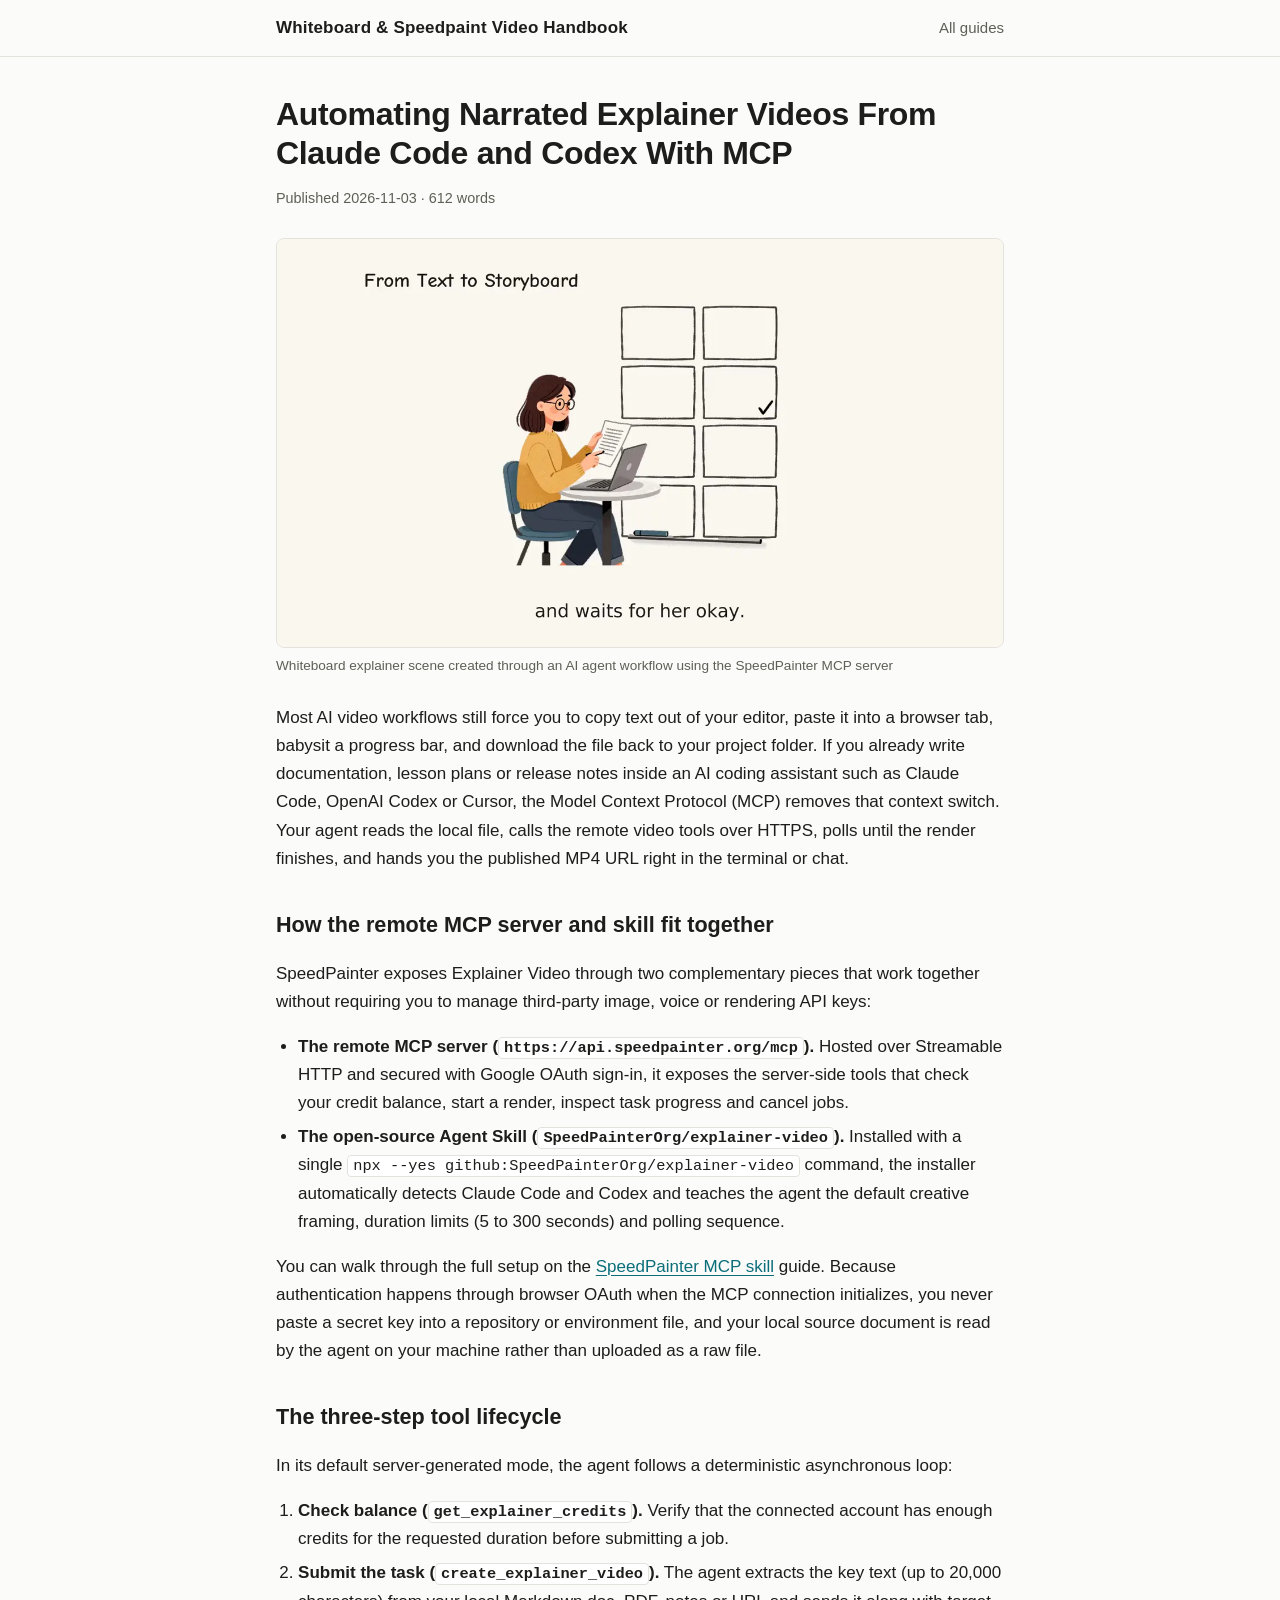
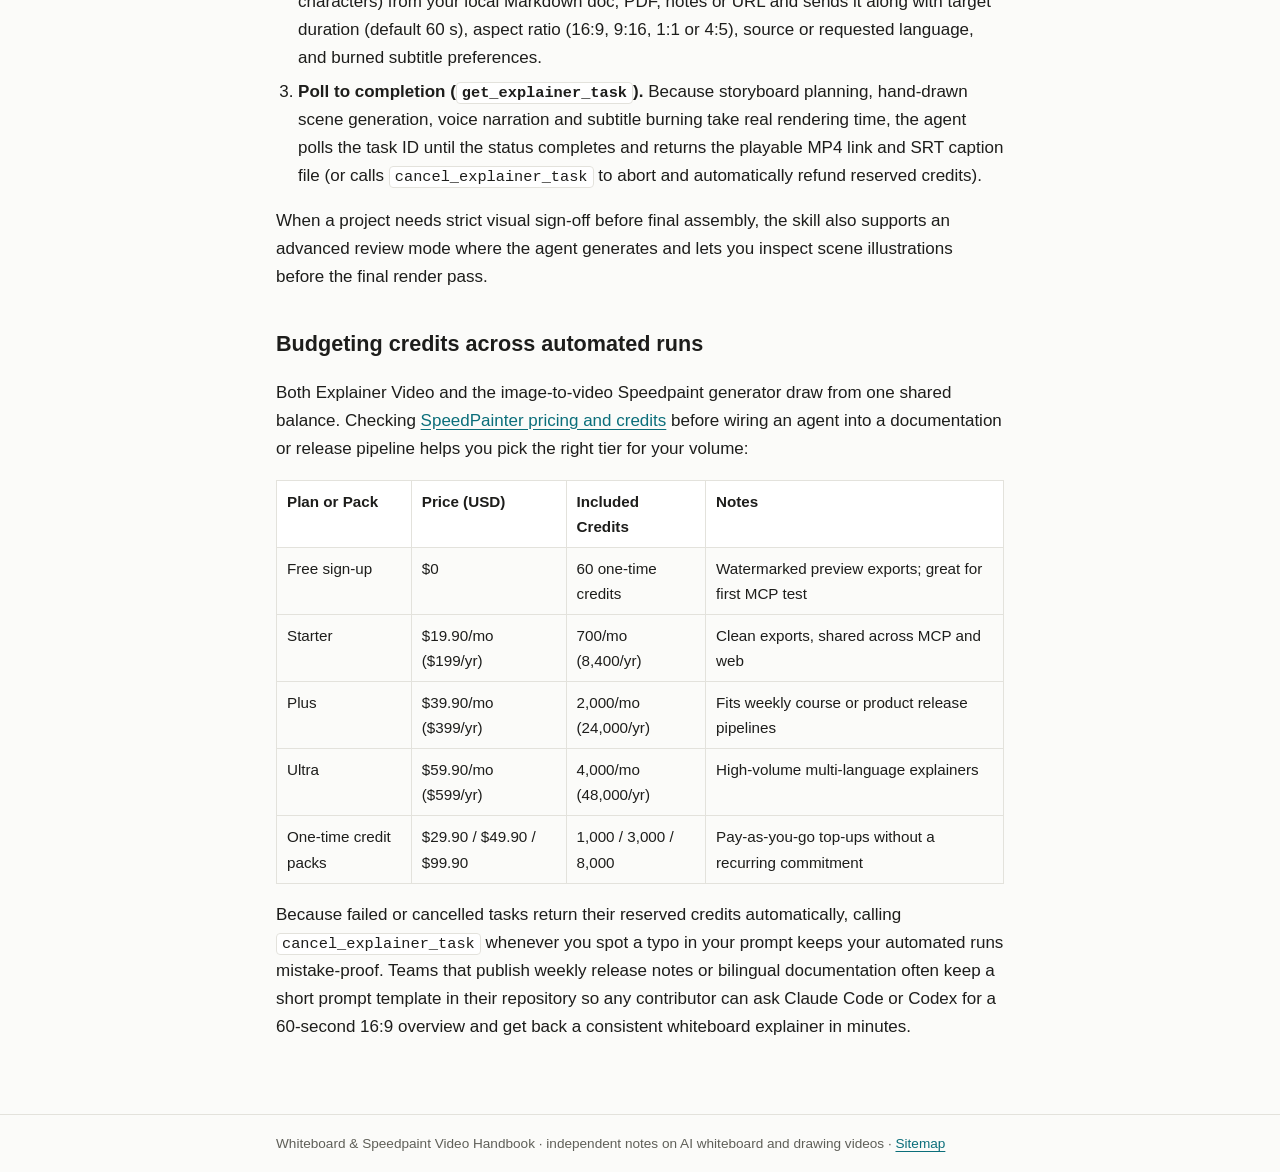
==== automate-explainer-videos-with-claude-mcp.html @ c92f27d4 "Initial publish: Whiteboard & Speedpaint Video Handbook" ====
<!doctype html>
<html lang="en">
<head>
<meta charset="utf-8">
<meta name="viewport" content="width=device-width,initial-scale=1">
<title>Automating Narrated Explainer Videos From Claude Code and Codex With MCP</title>
<meta name="description" content="Connect the remote SpeedPainter MCP server and open-source agent skill to turn local documents, URLs and notes into narrated whiteboard MP4s from chat.">
<link rel="canonical" href="https://arkyu2077.github.io/whiteboard-video-guide/automate-explainer-videos-with-claude-mcp.html">
<meta property="og:title" content="Automating Narrated Explainer Videos From Claude Code and Codex With MCP">
<meta property="og:description" content="Connect the remote SpeedPainter MCP server and open-source agent skill to turn local documents, URLs and notes into narrated whiteboard MP4s from chat.">
<meta property="og:type" content="article">
<meta property="og:url" content="https://arkyu2077.github.io/whiteboard-video-guide/automate-explainer-videos-with-claude-mcp.html">
<meta property="og:image" content="https://arkyu2077.github.io/whiteboard-video-guide/img/claude-mcp-explainer.webp">
<link rel="stylesheet" href="style.css">
</head>
<body>
<header><div class="wrap"><a class="brand" href="index.html">Whiteboard & Speedpaint Video Handbook</a><nav><a href="index.html">All guides</a></nav></div></header>
<main><div class="wrap">
<article>
<h1>Automating Narrated Explainer Videos From Claude Code and Codex With MCP</h1>
<p class="meta">Published 2026-11-03 · 612 words</p>
<figure><img src="img/claude-mcp-explainer.webp" alt="Whiteboard explainer scene created through an AI agent workflow using the SpeedPainter MCP server"><figcaption>Whiteboard explainer scene created through an AI agent workflow using the SpeedPainter MCP server</figcaption></figure>
<p>Most AI video workflows still force you to copy text out of your editor, paste it into a browser tab, babysit a progress bar, and download the file back to your project folder. If you already write documentation, lesson plans or release notes inside an AI coding assistant such as Claude Code, OpenAI Codex or Cursor, the Model Context Protocol (MCP) removes that context switch. Your agent reads the local file, calls the remote video tools over HTTPS, polls until the render finishes, and hands you the published MP4 URL right in the terminal or chat.</p>

<h2>How the remote MCP server and skill fit together</h2>
<p>SpeedPainter exposes Explainer Video through two complementary pieces that work together without requiring you to manage third-party image, voice or rendering API keys:</p>
<ul>
<li><strong>The remote MCP server (<code>https://api.speedpainter.org/mcp</code>).</strong> Hosted over Streamable HTTP and secured with Google OAuth sign-in, it exposes the server-side tools that check your credit balance, start a render, inspect task progress and cancel jobs.</li>
<li><strong>The open-source Agent Skill (<code>SpeedPainterOrg/explainer-video</code>).</strong> Installed with a single <code>npx --yes github:SpeedPainterOrg/explainer-video</code> command, the installer automatically detects Claude Code and Codex and teaches the agent the default creative framing, duration limits (5 to 300 seconds) and polling sequence.</li>
</ul>
<p>You can walk through the full setup on the <a href="https://www.speedpainter.org/en/skills/explainer-video">SpeedPainter MCP skill</a> guide. Because authentication happens through browser OAuth when the MCP connection initializes, you never paste a secret key into a repository or environment file, and your local source document is read by the agent on your machine rather than uploaded as a raw file.</p>

<h2>The three-step tool lifecycle</h2>
<p>In its default server-generated mode, the agent follows a deterministic asynchronous loop:</p>
<ol>
<li><strong>Check balance (<code>get_explainer_credits</code>).</strong> Verify that the connected account has enough credits for the requested duration before submitting a job.</li>
<li><strong>Submit the task (<code>create_explainer_video</code>).</strong> The agent extracts the key text (up to 20,000 characters) from your local Markdown doc, PDF, notes or URL and sends it along with target duration (default 60 s), aspect ratio (16:9, 9:16, 1:1 or 4:5), source or requested language, and burned subtitle preferences.</li>
<li><strong>Poll to completion (<code>get_explainer_task</code>).</strong> Because storyboard planning, hand-drawn scene generation, voice narration and subtitle burning take real rendering time, the agent polls the task ID until the status completes and returns the playable MP4 link and SRT caption file (or calls <code>cancel_explainer_task</code> to abort and automatically refund reserved credits).</li>
</ol>
<p>When a project needs strict visual sign-off before final assembly, the skill also supports an advanced review mode where the agent generates and lets you inspect scene illustrations before the final render pass.</p>

<h2>Budgeting credits across automated runs</h2>
<p>Both Explainer Video and the image-to-video Speedpaint generator draw from one shared balance. Checking <a href="https://www.speedpainter.org/en/pricing">SpeedPainter pricing and credits</a> before wiring an agent into a documentation or release pipeline helps you pick the right tier for your volume:</p>
<table>
<tr><th>Plan or Pack</th><th>Price (USD)</th><th>Included Credits</th><th>Notes</th></tr>
<tr><td>Free sign-up</td><td>$0</td><td>60 one-time credits</td><td>Watermarked preview exports; great for first MCP test</td></tr>
<tr><td>Starter</td><td>$19.90/mo ($199/yr)</td><td>700/mo (8,400/yr)</td><td>Clean exports, shared across MCP and web</td></tr>
<tr><td>Plus</td><td>$39.90/mo ($399/yr)</td><td>2,000/mo (24,000/yr)</td><td>Fits weekly course or product release pipelines</td></tr>
<tr><td>Ultra</td><td>$59.90/mo ($599/yr)</td><td>4,000/mo (48,000/yr)</td><td>High-volume multi-language explainers</td></tr>
<tr><td>One-time credit packs</td><td>$29.90 / $49.90 / $99.90</td><td>1,000 / 3,000 / 8,000</td><td>Pay-as-you-go top-ups without a recurring commitment</td></tr>
</table>
<p>Because failed or cancelled tasks return their reserved credits automatically, calling <code>cancel_explainer_task</code> whenever you spot a typo in your prompt keeps your automated runs mistake-proof. Teams that publish weekly release notes or bilingual documentation often keep a short prompt template in their repository so any contributor can ask Claude Code or Codex for a 60-second 16:9 overview and get back a consistent whiteboard explainer in minutes.</p>
</article>
</div></main>
<footer><div class="wrap">Whiteboard & Speedpaint Video Handbook · independent notes on AI whiteboard and drawing videos · <a href="sitemap.xml">Sitemap</a></div></footer>
</body>
</html>
---- style.css ----
:root{--bg:#fbfbf9;--fg:#1d1d1b;--muted:#5f5f58;--accent:#0b6e7a;--line:#e3e2dc;--card:#fff}
@media (prefers-color-scheme:dark){:root{--bg:#141413;--fg:#ecebe6;--muted:#a7a69e;--accent:#5cc3cf;--line:#2c2c2a;--card:#1c1c1b}}
*{box-sizing:border-box}html{-webkit-text-size-adjust:100%}
body{margin:0;background:var(--bg);color:var(--fg);font:17px/1.65 -apple-system,BlinkMacSystemFont,"Segoe UI",Roboto,Helvetica,Arial,sans-serif}
a{color:var(--accent);text-decoration:underline;text-underline-offset:3px}
header{border-bottom:1px solid var(--line)}
.wrap{max-width:760px;margin:0 auto;padding:0 16px}
header .wrap{display:flex;align-items:center;justify-content:space-between;gap:16px;padding:14px 16px;flex-wrap:wrap}
.brand{font-weight:700;text-decoration:none;color:var(--fg);letter-spacing:.01em}
nav a{color:var(--muted);text-decoration:none;margin-left:14px;font-size:15px}
nav a:hover{color:var(--accent)}
main{padding:32px 0 56px}
h1{font-size:2rem;line-height:1.2;margin:.2em 0 .4em;letter-spacing:-.01em}
h2{font-size:1.35rem;margin:1.6em 0 .5em}
.meta{color:var(--muted);font-size:.9rem;margin-bottom:1.4em}
.lead{font-size:1.1rem;color:var(--muted)}
figure{margin:1.6em 0}figure img{width:100%;height:auto;border-radius:8px;border:1px solid var(--line);display:block}
figcaption{color:var(--muted);font-size:.85rem;margin-top:.5em}
table{border-collapse:collapse;width:100%;margin:1em 0;font-size:.95rem}
th,td{border:1px solid var(--line);padding:8px 10px;text-align:left;vertical-align:top}
th{background:var(--card)}
code{background:var(--card);border:1px solid var(--line);border-radius:4px;padding:1px 5px;font-size:.9em}
ul,ol{padding-left:1.3em}li{margin:.35em 0}
.cards{list-style:none;padding:0;margin:1.5em 0;display:grid;gap:14px}
.cards li{border:1px solid var(--line);border-radius:10px;padding:16px 18px;background:var(--card);margin:0}
.cards a{font-weight:600;text-decoration:none;font-size:1.08rem}
.cards p{margin:.4em 0 0;color:var(--muted);font-size:.95rem}
footer{border-top:1px solid var(--line);color:var(--muted);font-size:.85rem}
footer .wrap{padding:18px 16px}
@media (max-width:480px){h1{font-size:1.55rem}body{font-size:16px}}
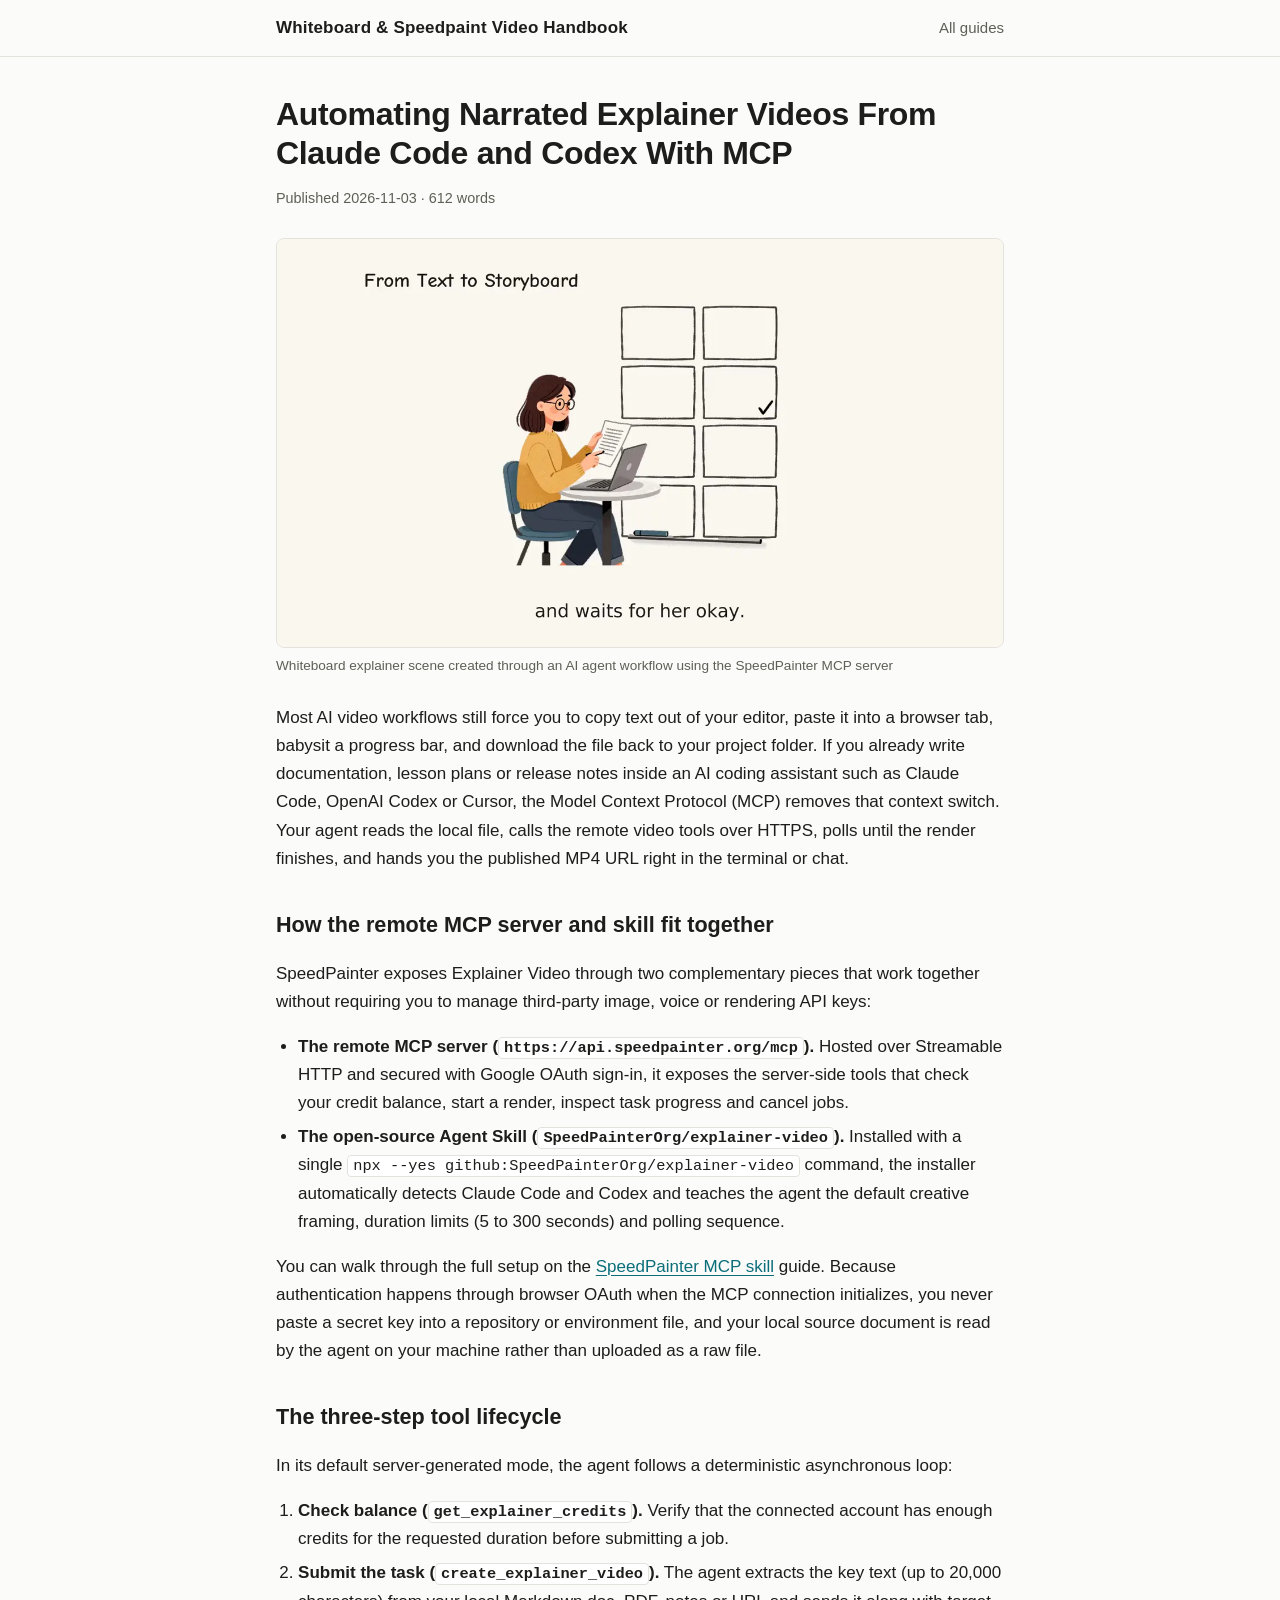
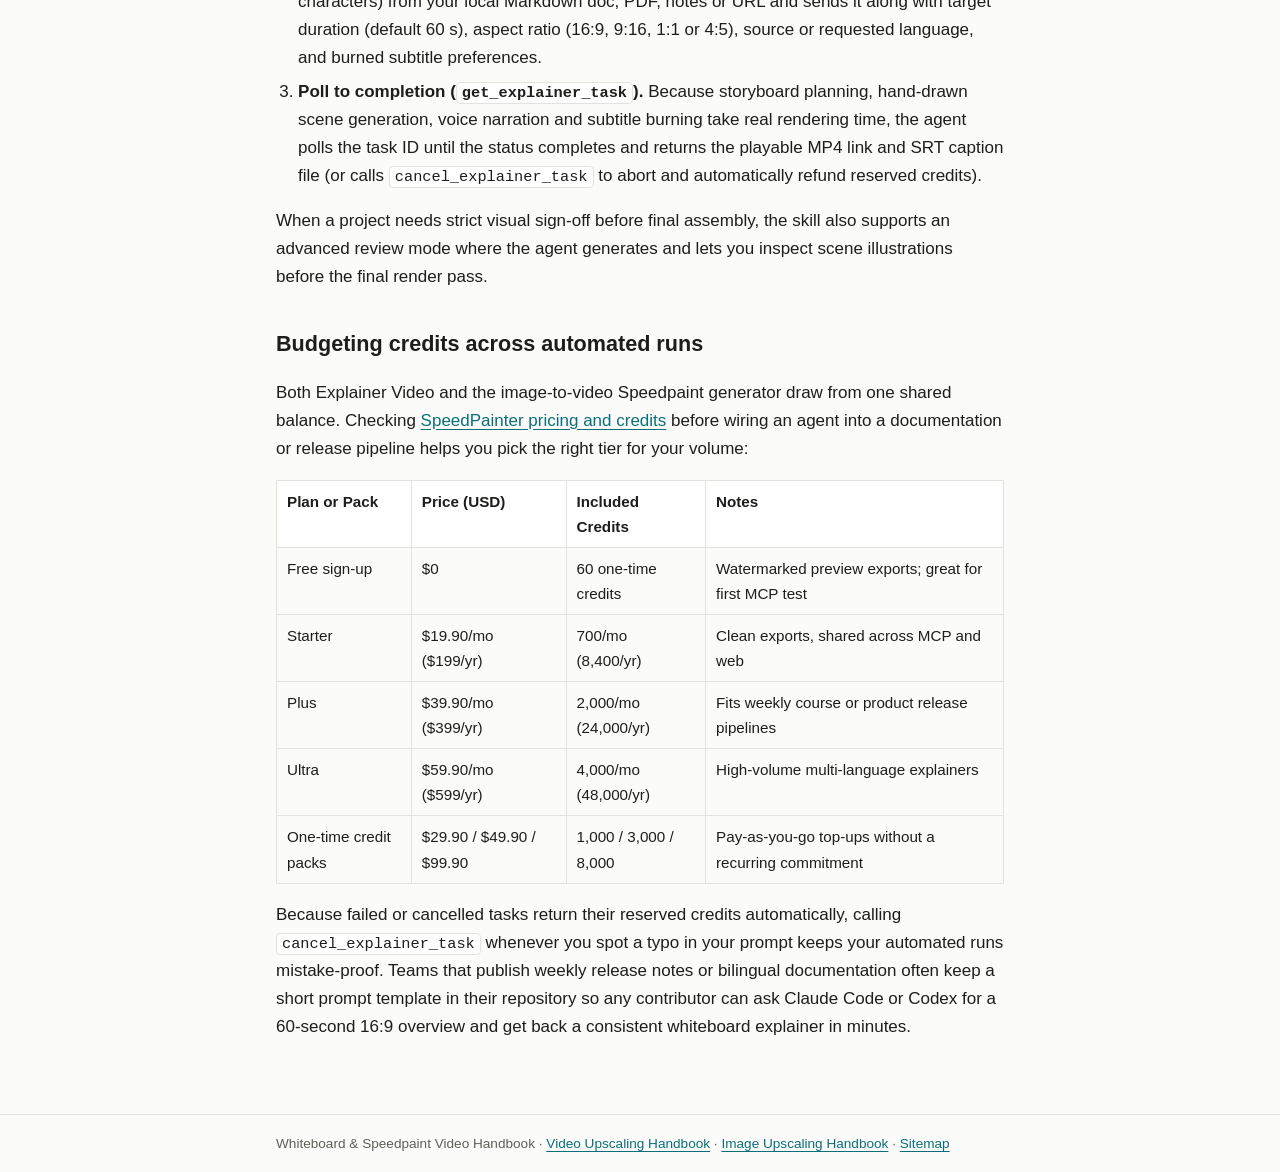
==== commit df62fcbf: "Add cross-links to companion handbooks and related media workflows" ====
--- a/automate-explainer-videos-with-claude-mcp.html
+++ b/automate-explainer-videos-with-claude-mcp.html
@@ -52,6 +52,6 @@
 <p>Because failed or cancelled tasks return their reserved credits automatically, calling <code>cancel_explainer_task</code> whenever you spot a typo in your prompt keeps your automated runs mistake-proof. Teams that publish weekly release notes or bilingual documentation often keep a short prompt template in their repository so any contributor can ask Claude Code or Codex for a 60-second 16:9 overview and get back a consistent whiteboard explainer in minutes.</p>
 </article>
 </div></main>
-<footer><div class="wrap">Whiteboard & Speedpaint Video Handbook · independent notes on AI whiteboard and drawing videos · <a href="sitemap.xml">Sitemap</a></div></footer>
+<footer><div class="wrap">Whiteboard &amp; Speedpaint Video Handbook · <a href="https://arkyu2077.github.io/video-upscaling-guide/">Video Upscaling Handbook</a> · <a href="https://arkyu2077.github.io/image-upscaling-guide/">Image Upscaling Handbook</a> · <a href="sitemap.xml">Sitemap</a></div></footer>
 </body>
 </html>
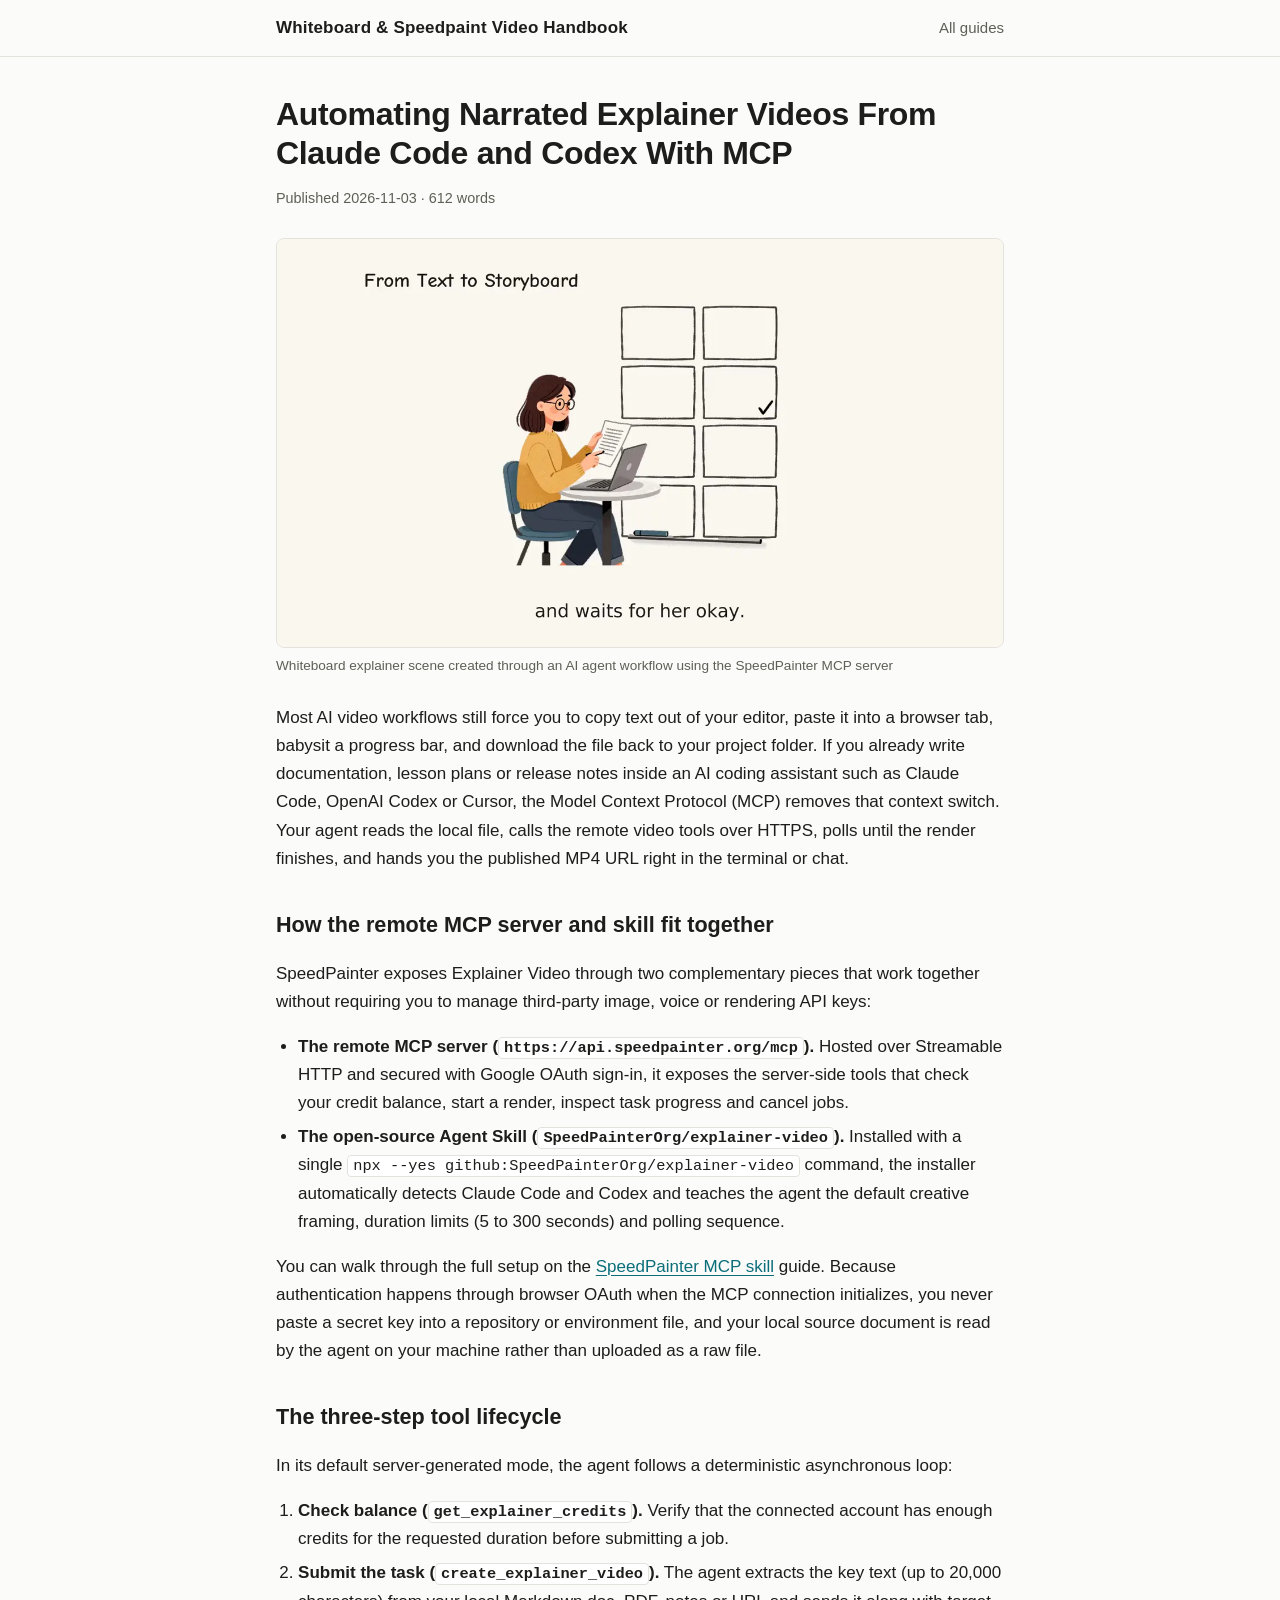
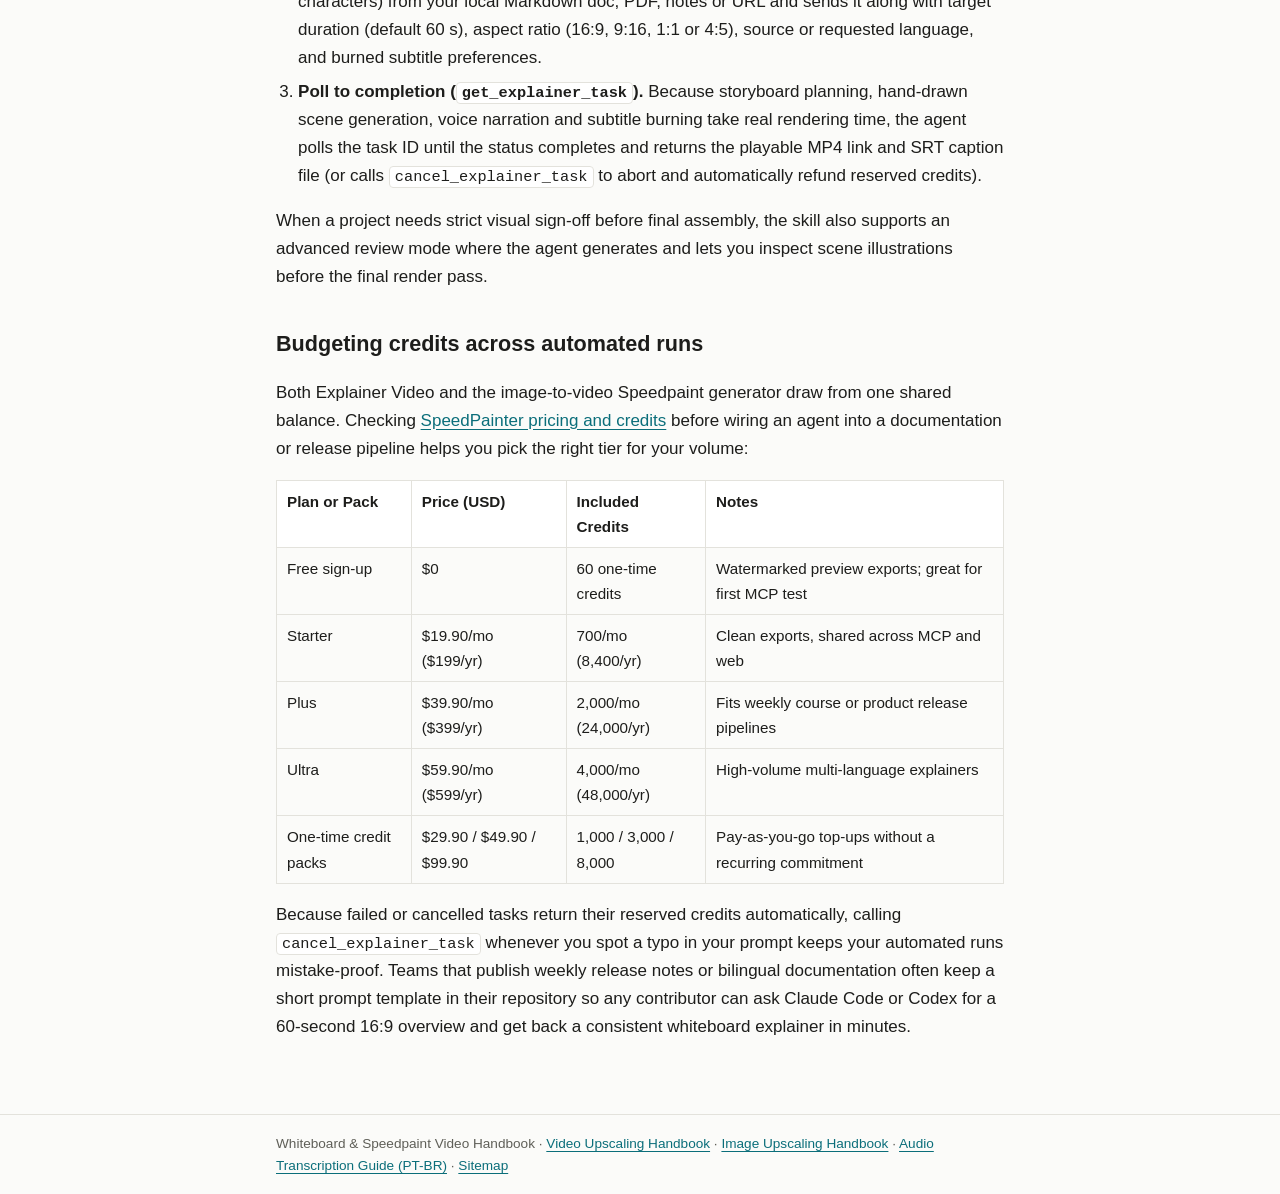
==== commit 43cadff9: "Add cross-links to PT-BR Audio Transcription & Subtitle Handbook and Transcreva" ====
--- a/automate-explainer-videos-with-claude-mcp.html
+++ b/automate-explainer-videos-with-claude-mcp.html
@@ -52,6 +52,6 @@
 <p>Because failed or cancelled tasks return their reserved credits automatically, calling <code>cancel_explainer_task</code> whenever you spot a typo in your prompt keeps your automated runs mistake-proof. Teams that publish weekly release notes or bilingual documentation often keep a short prompt template in their repository so any contributor can ask Claude Code or Codex for a 60-second 16:9 overview and get back a consistent whiteboard explainer in minutes.</p>
 </article>
 </div></main>
-<footer><div class="wrap">Whiteboard &amp; Speedpaint Video Handbook · <a href="https://arkyu2077.github.io/video-upscaling-guide/">Video Upscaling Handbook</a> · <a href="https://arkyu2077.github.io/image-upscaling-guide/">Image Upscaling Handbook</a> · <a href="sitemap.xml">Sitemap</a></div></footer>
+<footer><div class="wrap">Whiteboard &amp; Speedpaint Video Handbook · <a href="https://arkyu2077.github.io/video-upscaling-guide/">Video Upscaling Handbook</a> · <a href="https://arkyu2077.github.io/image-upscaling-guide/">Image Upscaling Handbook</a> · <a href="https://arkyu2077.github.io/guia-transcricao-audio/">Audio Transcription Guide (PT-BR)</a> · <a href="sitemap.xml">Sitemap</a></div></footer>
 </body>
 </html>
